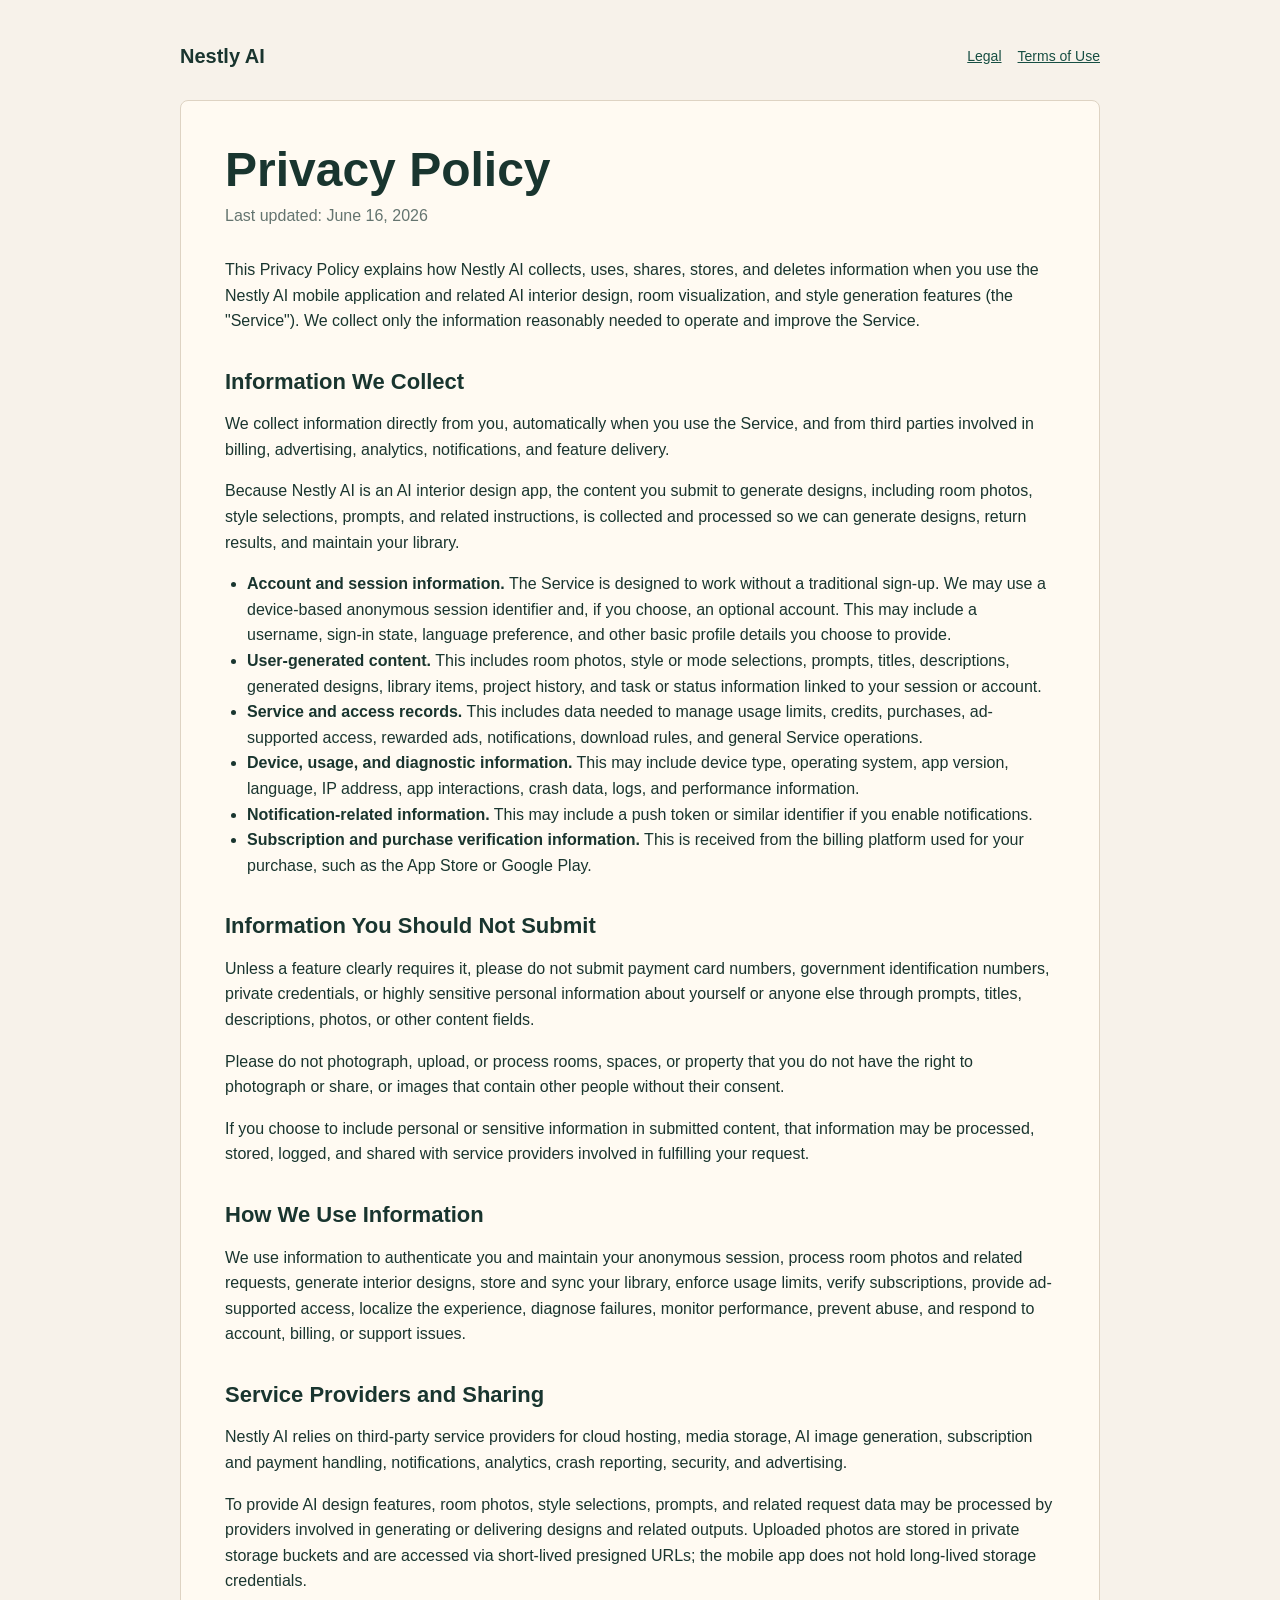
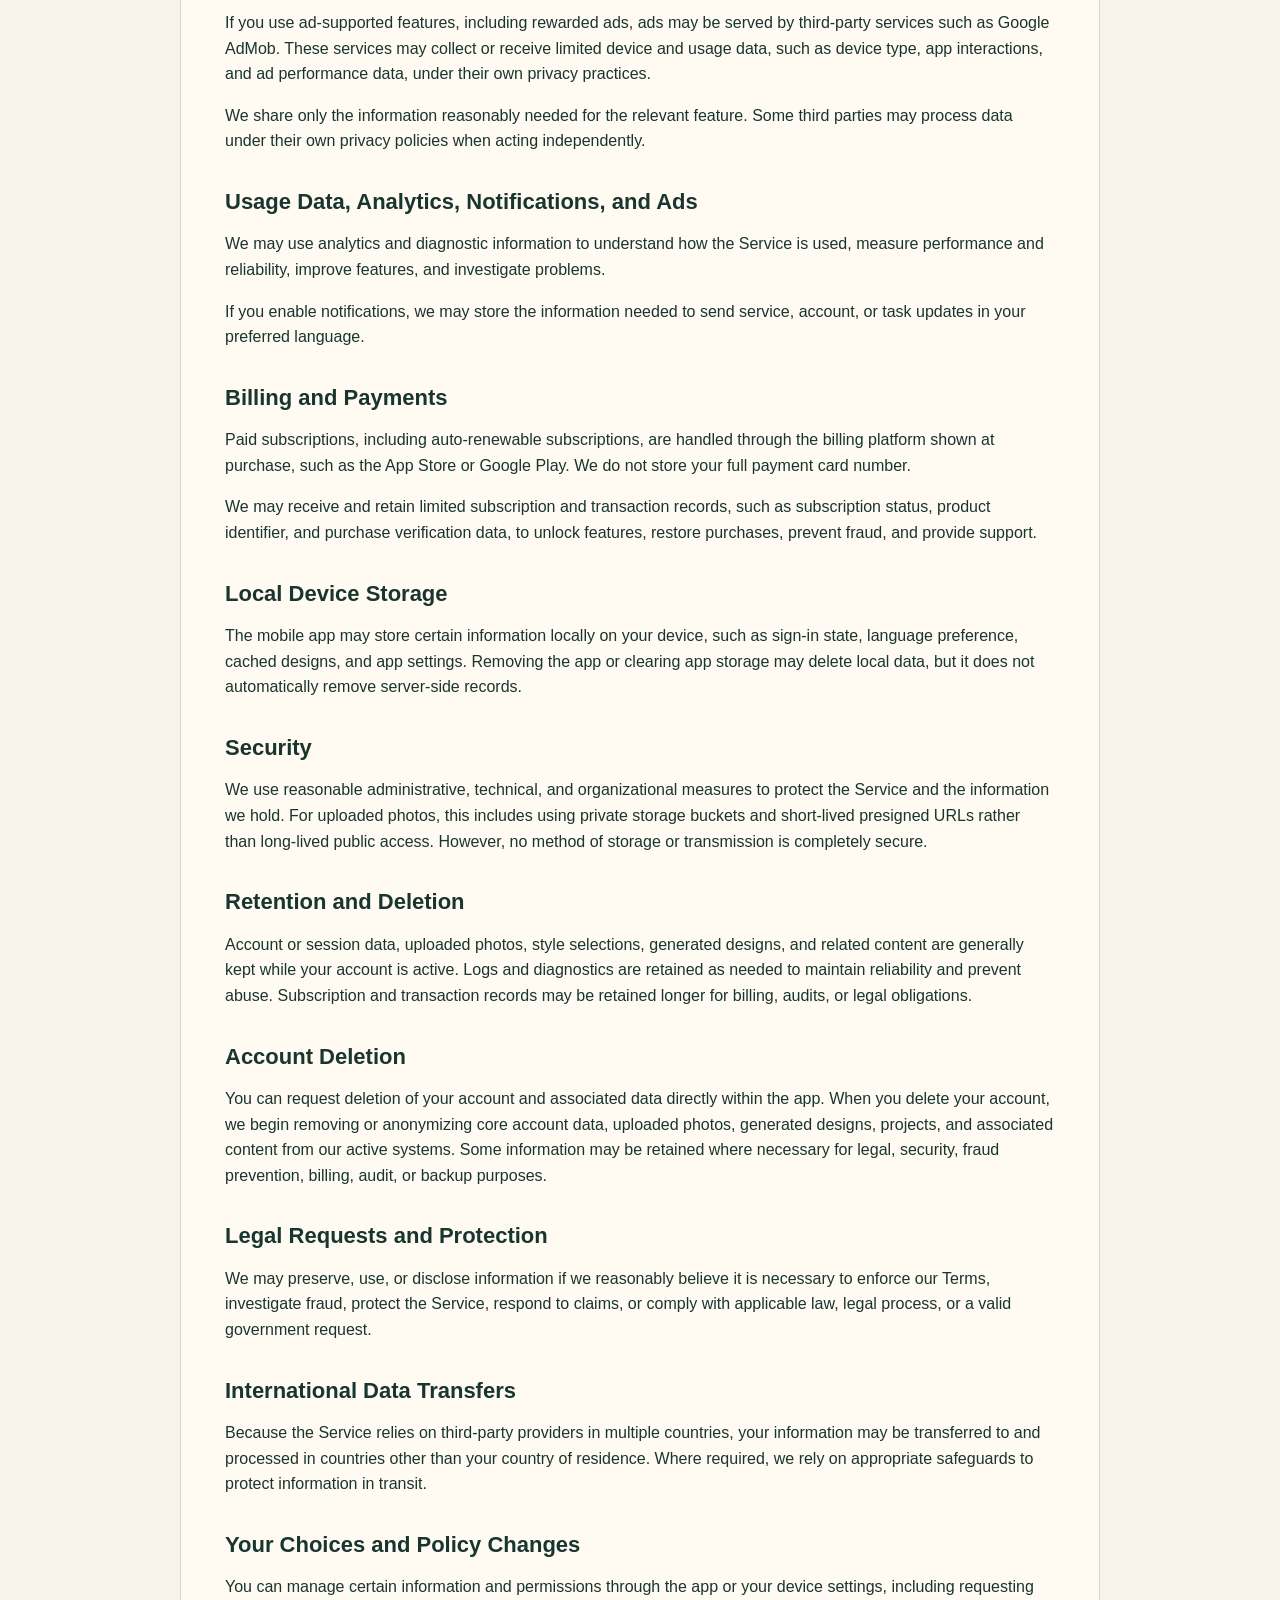
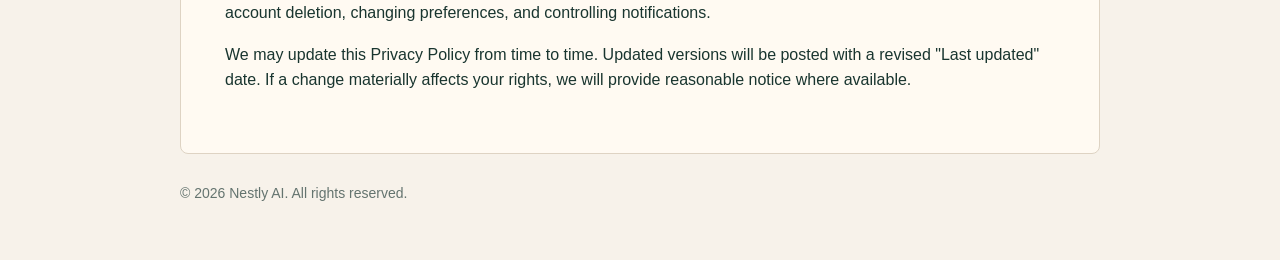
==== privacy.html @ 63d96aa1 "Add Nestly legal pages" ====
<!doctype html>
<html lang="en">
  <head>
    <meta charset="utf-8">
    <meta name="viewport" content="width=device-width, initial-scale=1">
    <title>Privacy Policy - Nestly AI</title>
    <link rel="stylesheet" href="styles.css">
  </head>
  <body>
    <main class="shell">
      <header class="topbar">
        <div class="brand">Nestly AI</div>
        <nav class="nav">
          <a href="index.html">Legal</a>
          <a href="terms.html">Terms of Use</a>
        </nav>
      </header>
      <article class="paper">
        <h1>Privacy Policy</h1>
        <p class="updated">Last updated: June 16, 2026</p>

        <p>This Privacy Policy explains how Nestly AI collects, uses, shares, stores, and deletes information when you use the Nestly AI mobile application and related AI interior design, room visualization, and style generation features (the "Service"). We collect only the information reasonably needed to operate and improve the Service.</p>

        <h2>Information We Collect</h2>
        <p>We collect information directly from you, automatically when you use the Service, and from third parties involved in billing, advertising, analytics, notifications, and feature delivery.</p>
        <p>Because Nestly AI is an AI interior design app, the content you submit to generate designs, including room photos, style selections, prompts, and related instructions, is collected and processed so we can generate designs, return results, and maintain your library.</p>
        <ul>
          <li><strong>Account and session information.</strong> The Service is designed to work without a traditional sign-up. We may use a device-based anonymous session identifier and, if you choose, an optional account. This may include a username, sign-in state, language preference, and other basic profile details you choose to provide.</li>
          <li><strong>User-generated content.</strong> This includes room photos, style or mode selections, prompts, titles, descriptions, generated designs, library items, project history, and task or status information linked to your session or account.</li>
          <li><strong>Service and access records.</strong> This includes data needed to manage usage limits, credits, purchases, ad-supported access, rewarded ads, notifications, download rules, and general Service operations.</li>
          <li><strong>Device, usage, and diagnostic information.</strong> This may include device type, operating system, app version, language, IP address, app interactions, crash data, logs, and performance information.</li>
          <li><strong>Notification-related information.</strong> This may include a push token or similar identifier if you enable notifications.</li>
          <li><strong>Subscription and purchase verification information.</strong> This is received from the billing platform used for your purchase, such as the App Store or Google Play.</li>
        </ul>

        <h2>Information You Should Not Submit</h2>
        <p>Unless a feature clearly requires it, please do not submit payment card numbers, government identification numbers, private credentials, or highly sensitive personal information about yourself or anyone else through prompts, titles, descriptions, photos, or other content fields.</p>
        <p>Please do not photograph, upload, or process rooms, spaces, or property that you do not have the right to photograph or share, or images that contain other people without their consent.</p>
        <p>If you choose to include personal or sensitive information in submitted content, that information may be processed, stored, logged, and shared with service providers involved in fulfilling your request.</p>

        <h2>How We Use Information</h2>
        <p>We use information to authenticate you and maintain your anonymous session, process room photos and related requests, generate interior designs, store and sync your library, enforce usage limits, verify subscriptions, provide ad-supported access, localize the experience, diagnose failures, monitor performance, prevent abuse, and respond to account, billing, or support issues.</p>

        <h2>Service Providers and Sharing</h2>
        <p>Nestly AI relies on third-party service providers for cloud hosting, media storage, AI image generation, subscription and payment handling, notifications, analytics, crash reporting, security, and advertising.</p>
        <p>To provide AI design features, room photos, style selections, prompts, and related request data may be processed by providers involved in generating or delivering designs and related outputs. Uploaded photos are stored in private storage buckets and are accessed via short-lived presigned URLs; the mobile app does not hold long-lived storage credentials.</p>
        <p>If you use ad-supported features, including rewarded ads, ads may be served by third-party services such as Google AdMob. These services may collect or receive limited device and usage data, such as device type, app interactions, and ad performance data, under their own privacy practices.</p>
        <p>We share only the information reasonably needed for the relevant feature. Some third parties may process data under their own privacy policies when acting independently.</p>

        <h2>Usage Data, Analytics, Notifications, and Ads</h2>
        <p>We may use analytics and diagnostic information to understand how the Service is used, measure performance and reliability, improve features, and investigate problems.</p>
        <p>If you enable notifications, we may store the information needed to send service, account, or task updates in your preferred language.</p>

        <h2>Billing and Payments</h2>
        <p>Paid subscriptions, including auto-renewable subscriptions, are handled through the billing platform shown at purchase, such as the App Store or Google Play. We do not store your full payment card number.</p>
        <p>We may receive and retain limited subscription and transaction records, such as subscription status, product identifier, and purchase verification data, to unlock features, restore purchases, prevent fraud, and provide support.</p>

        <h2>Local Device Storage</h2>
        <p>The mobile app may store certain information locally on your device, such as sign-in state, language preference, cached designs, and app settings. Removing the app or clearing app storage may delete local data, but it does not automatically remove server-side records.</p>

        <h2>Security</h2>
        <p>We use reasonable administrative, technical, and organizational measures to protect the Service and the information we hold. For uploaded photos, this includes using private storage buckets and short-lived presigned URLs rather than long-lived public access. However, no method of storage or transmission is completely secure.</p>

        <h2>Retention and Deletion</h2>
        <p>Account or session data, uploaded photos, style selections, generated designs, and related content are generally kept while your account is active. Logs and diagnostics are retained as needed to maintain reliability and prevent abuse. Subscription and transaction records may be retained longer for billing, audits, or legal obligations.</p>

        <h2>Account Deletion</h2>
        <p>You can request deletion of your account and associated data directly within the app. When you delete your account, we begin removing or anonymizing core account data, uploaded photos, generated designs, projects, and associated content from our active systems. Some information may be retained where necessary for legal, security, fraud prevention, billing, audit, or backup purposes.</p>

        <h2>Legal Requests and Protection</h2>
        <p>We may preserve, use, or disclose information if we reasonably believe it is necessary to enforce our Terms, investigate fraud, protect the Service, respond to claims, or comply with applicable law, legal process, or a valid government request.</p>

        <h2>International Data Transfers</h2>
        <p>Because the Service relies on third-party providers in multiple countries, your information may be transferred to and processed in countries other than your country of residence. Where required, we rely on appropriate safeguards to protect information in transit.</p>

        <h2>Your Choices and Policy Changes</h2>
        <p>You can manage certain information and permissions through the app or your device settings, including requesting account deletion, changing preferences, and controlling notifications.</p>
        <p>We may update this Privacy Policy from time to time. Updated versions will be posted with a revised "Last updated" date. If a change materially affects your rights, we will provide reasonable notice where available.</p>
      </article>
      <footer>&copy; 2026 Nestly AI. All rights reserved.</footer>
    </main>
  </body>
</html>
---- styles.css ----
:root {
  color-scheme: light;
  --bg: #f7f2ea;
  --paper: #fffaf2;
  --ink: #19352f;
  --muted: #64746f;
  --line: #ded3c3;
  --accent: #174f43;
}

* {
  box-sizing: border-box;
}

body {
  margin: 0;
  background: var(--bg);
  color: var(--ink);
  font-family: -apple-system, BlinkMacSystemFont, "Segoe UI", sans-serif;
  line-height: 1.6;
}

a {
  color: var(--accent);
}

.shell {
  width: min(920px, calc(100% - 32px));
  margin: 0 auto;
  padding: 40px 0 56px;
}

.topbar {
  display: flex;
  align-items: center;
  justify-content: space-between;
  gap: 16px;
  padding-bottom: 28px;
}

.brand {
  font-size: 20px;
  font-weight: 750;
  letter-spacing: 0;
}

.nav {
  display: flex;
  gap: 16px;
  font-size: 14px;
}

.paper {
  background: var(--paper);
  border: 1px solid var(--line);
  border-radius: 8px;
  padding: clamp(24px, 4vw, 44px);
}

h1 {
  margin: 0 0 8px;
  font-size: clamp(32px, 5vw, 48px);
  line-height: 1.05;
  letter-spacing: 0;
}

h2 {
  margin: 34px 0 10px;
  font-size: 22px;
  line-height: 1.25;
}

p,
li {
  font-size: 16px;
}

.updated {
  margin: 0 0 28px;
  color: var(--muted);
}

ul {
  padding-left: 22px;
}

footer {
  margin-top: 28px;
  color: var(--muted);
  font-size: 14px;
}

@media (max-width: 640px) {
  .topbar {
    align-items: flex-start;
    flex-direction: column;
  }
}
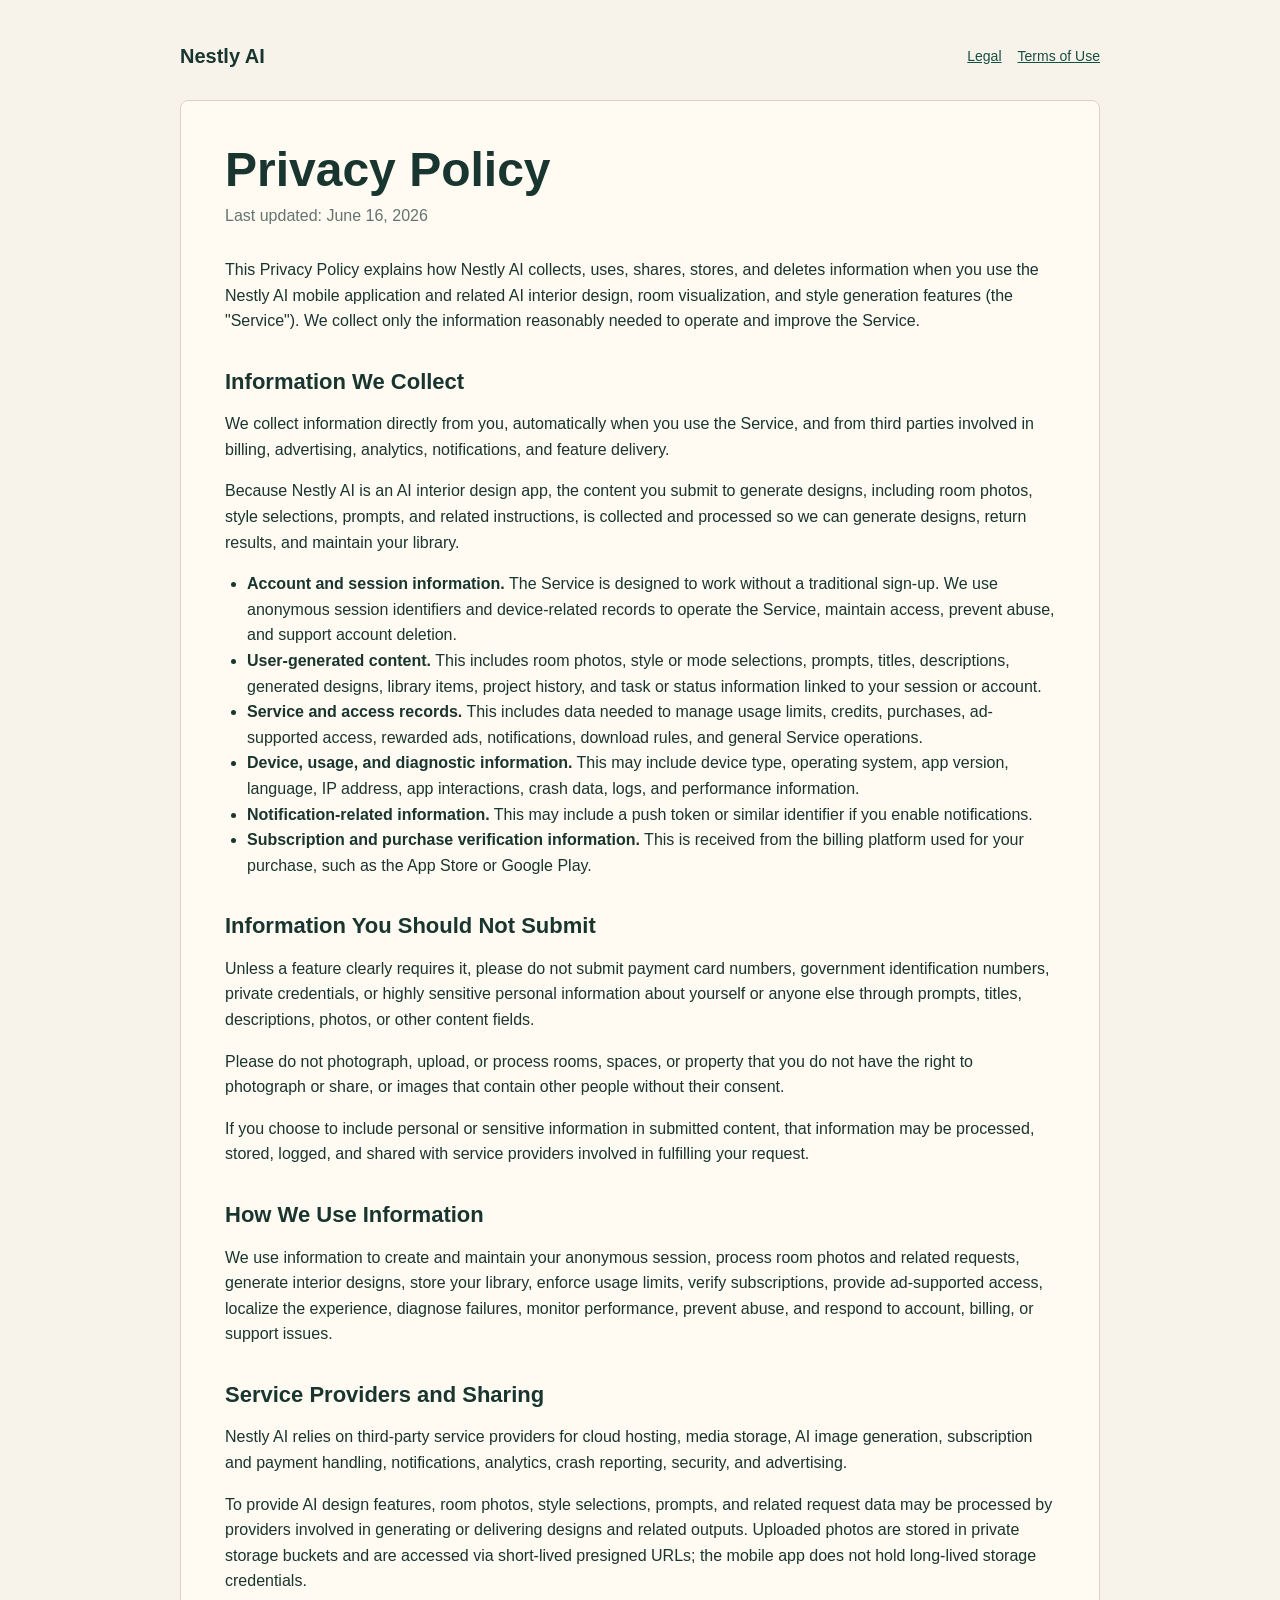
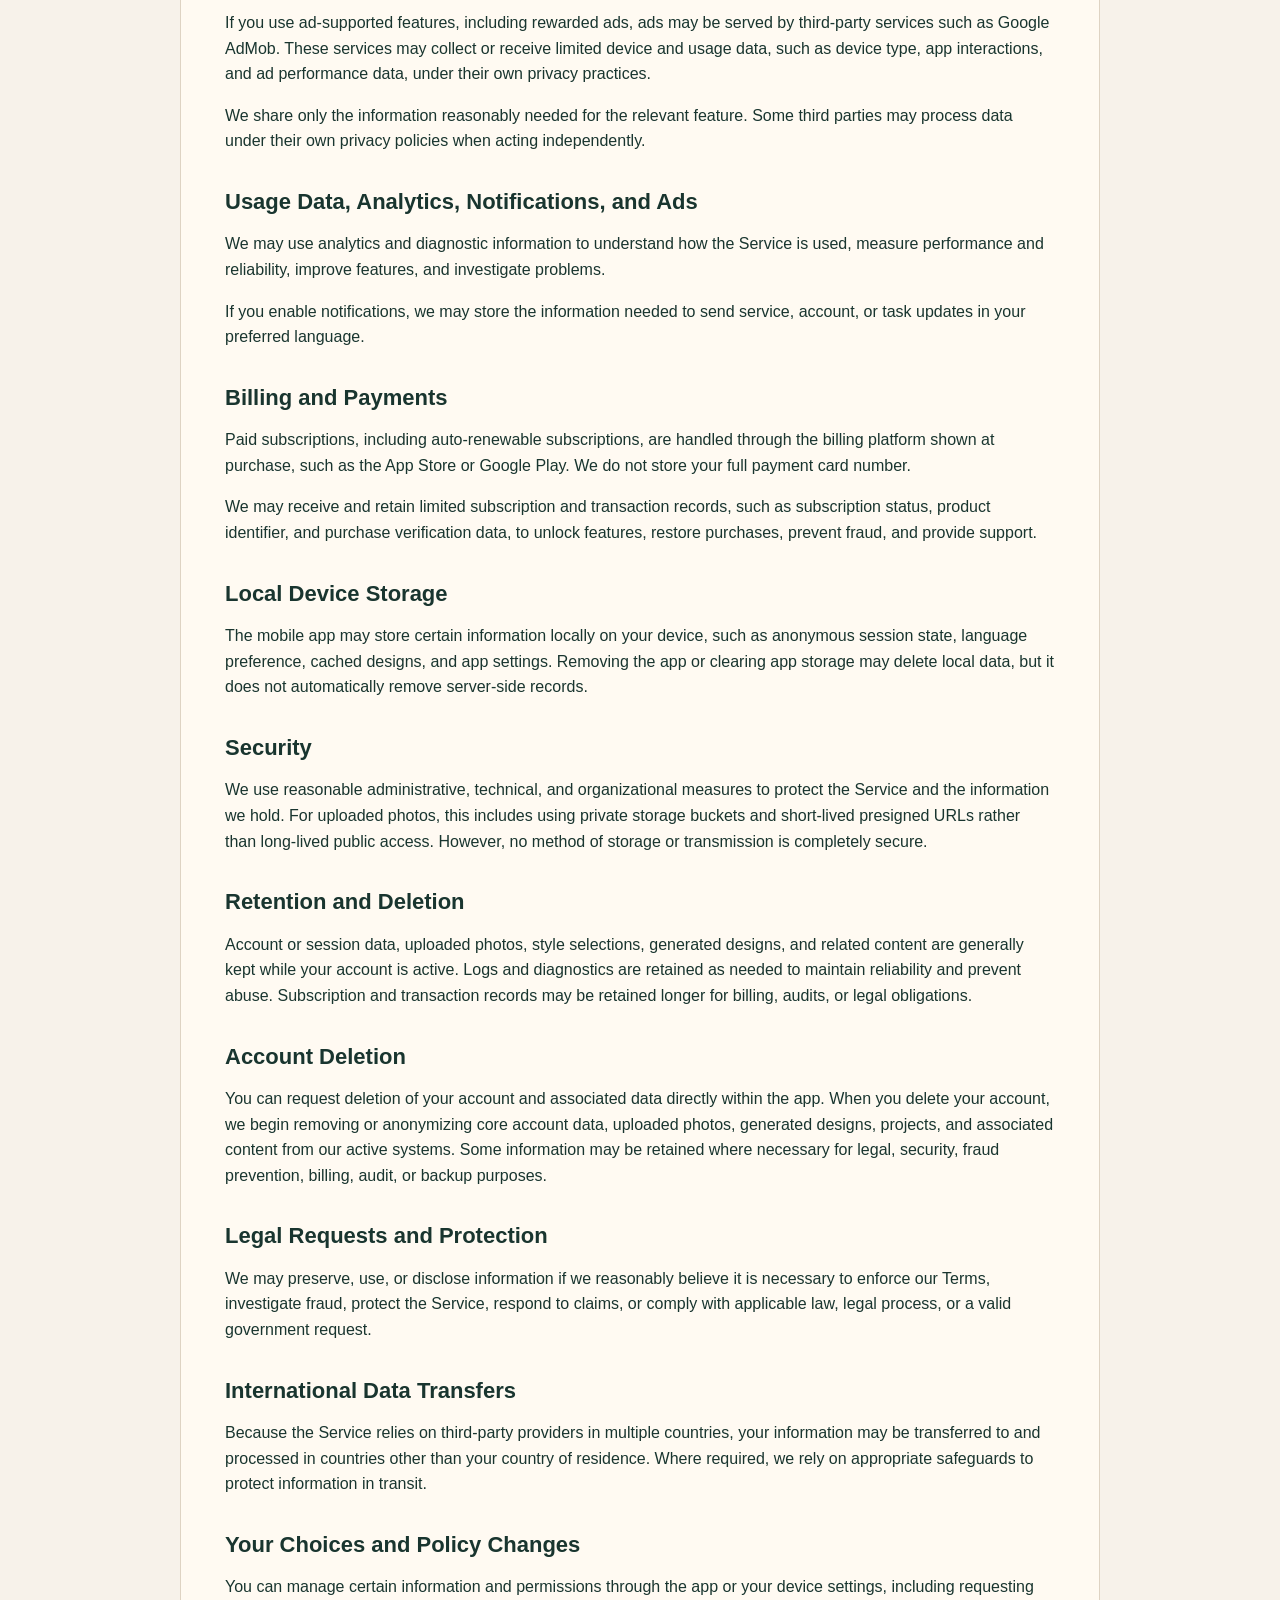
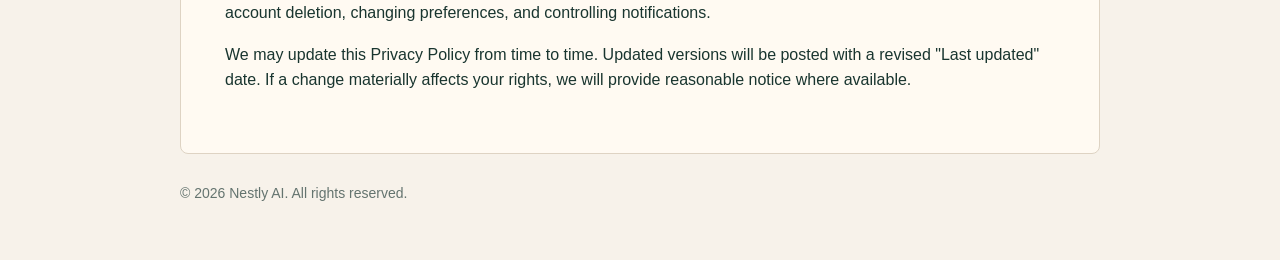
==== commit 8813dc83: "Refine legal text for App Store review" ====
--- a/privacy.html
+++ b/privacy.html
@@ -25,7 +25,7 @@
         <p>We collect information directly from you, automatically when you use the Service, and from third parties involved in billing, advertising, analytics, notifications, and feature delivery.</p>
         <p>Because Nestly AI is an AI interior design app, the content you submit to generate designs, including room photos, style selections, prompts, and related instructions, is collected and processed so we can generate designs, return results, and maintain your library.</p>
         <ul>
-          <li><strong>Account and session information.</strong> The Service is designed to work without a traditional sign-up. We may use a device-based anonymous session identifier and, if you choose, an optional account. This may include a username, sign-in state, language preference, and other basic profile details you choose to provide.</li>
+          <li><strong>Account and session information.</strong> The Service is designed to work without a traditional sign-up. We use anonymous session identifiers and device-related records to operate the Service, maintain access, prevent abuse, and support account deletion.</li>
           <li><strong>User-generated content.</strong> This includes room photos, style or mode selections, prompts, titles, descriptions, generated designs, library items, project history, and task or status information linked to your session or account.</li>
           <li><strong>Service and access records.</strong> This includes data needed to manage usage limits, credits, purchases, ad-supported access, rewarded ads, notifications, download rules, and general Service operations.</li>
           <li><strong>Device, usage, and diagnostic information.</strong> This may include device type, operating system, app version, language, IP address, app interactions, crash data, logs, and performance information.</li>
@@ -39,7 +39,7 @@
         <p>If you choose to include personal or sensitive information in submitted content, that information may be processed, stored, logged, and shared with service providers involved in fulfilling your request.</p>
 
         <h2>How We Use Information</h2>
-        <p>We use information to authenticate you and maintain your anonymous session, process room photos and related requests, generate interior designs, store and sync your library, enforce usage limits, verify subscriptions, provide ad-supported access, localize the experience, diagnose failures, monitor performance, prevent abuse, and respond to account, billing, or support issues.</p>
+        <p>We use information to create and maintain your anonymous session, process room photos and related requests, generate interior designs, store your library, enforce usage limits, verify subscriptions, provide ad-supported access, localize the experience, diagnose failures, monitor performance, prevent abuse, and respond to account, billing, or support issues.</p>
 
         <h2>Service Providers and Sharing</h2>
         <p>Nestly AI relies on third-party service providers for cloud hosting, media storage, AI image generation, subscription and payment handling, notifications, analytics, crash reporting, security, and advertising.</p>
@@ -56,7 +56,7 @@
         <p>We may receive and retain limited subscription and transaction records, such as subscription status, product identifier, and purchase verification data, to unlock features, restore purchases, prevent fraud, and provide support.</p>
 
         <h2>Local Device Storage</h2>
-        <p>The mobile app may store certain information locally on your device, such as sign-in state, language preference, cached designs, and app settings. Removing the app or clearing app storage may delete local data, but it does not automatically remove server-side records.</p>
+        <p>The mobile app may store certain information locally on your device, such as anonymous session state, language preference, cached designs, and app settings. Removing the app or clearing app storage may delete local data, but it does not automatically remove server-side records.</p>
 
         <h2>Security</h2>
         <p>We use reasonable administrative, technical, and organizational measures to protect the Service and the information we hold. For uploaded photos, this includes using private storage buckets and short-lived presigned URLs rather than long-lived public access. However, no method of storage or transmission is completely secure.</p>
